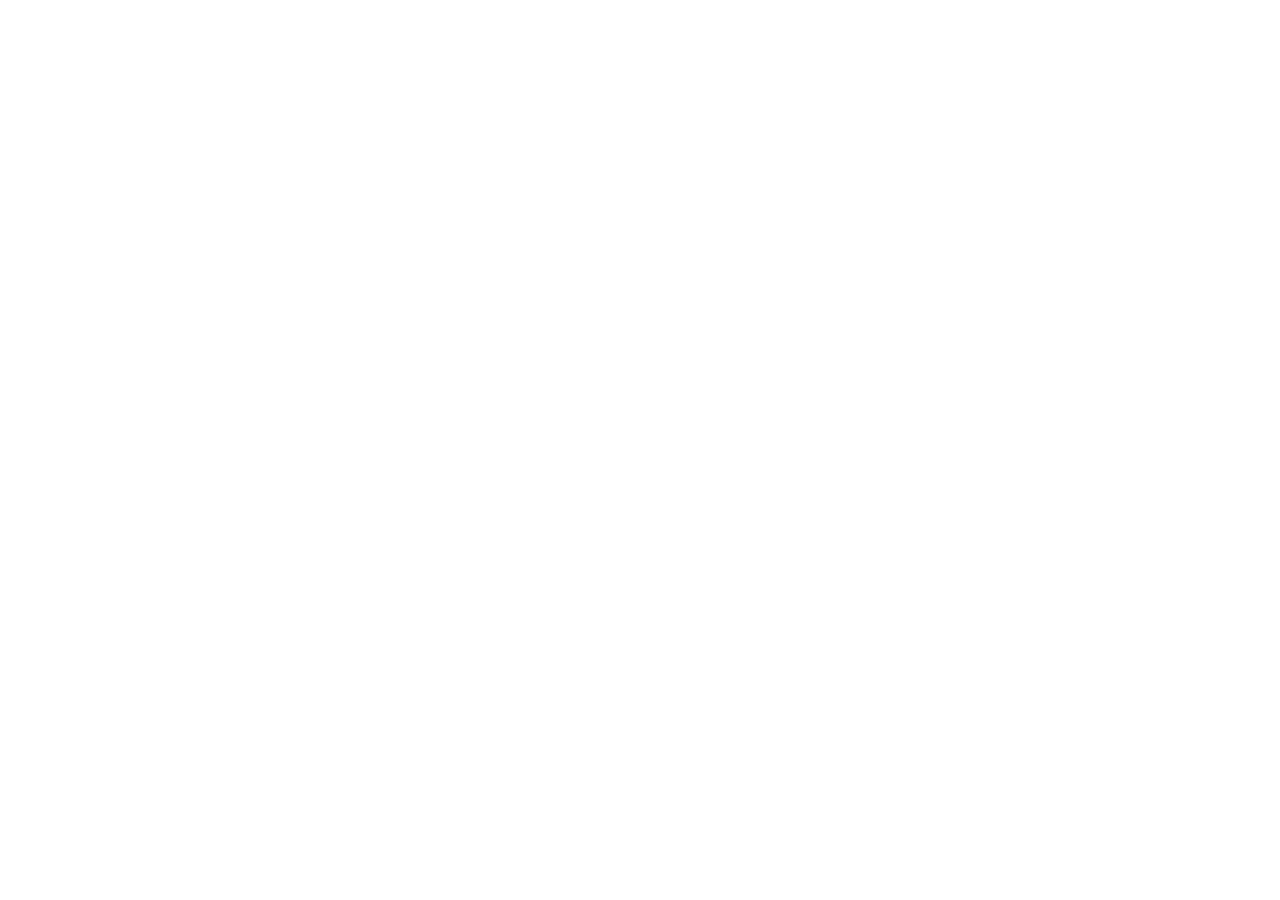
==== server/scriptfiles/cef/railway/index.html @ fb5eecf3 "Браузерный интерфейс на omp-cef (карточка машины, пассажиры, тосты) Игроки с клиентской частью плаги" ====
<!DOCTYPE html>
<html lang="en">
<head>
<meta charset="utf-8">
<title>Railway</title>
<link rel="stylesheet" href="css/app.css">
</head>
<body>
<div class="scrim" id="scrim"></div>

<div class="sheet" id="sheet">
  <div class="sheet-head">
    <div class="sheet-title" id="title"></div>
    <div class="sheet-sub" id="subtitle"></div>
  </div>
  <div class="card">
    <div class="rows" id="rows"></div>
  </div>
  <div class="actions" id="actions"></div>
</div>

<script src="js/bridge.js"></script>
<script src="js/ui.js"></script>
</body>
</html>
---- server/scriptfiles/cef/railway/css/app.css ----
/* Railway UI - iOS-like surfaces: soft, rounded, quiet. No hard borders. */
:root {
  --sheet-w: 420px;
  --radius: 22px;
  --radius-sm: 14px;
  --radius-pill: 999px;

  --scrim: rgba(8, 9, 13, 0.42);
  --card: rgba(24, 27, 35, 0.72);
  --card-hi: rgba(255, 255, 255, 0.07);
  --row-hi: rgba(255, 255, 255, 0.05);
  --hair: rgba(255, 255, 255, 0.08);

  --text: #f4f5f7;
  --muted: rgba(233, 236, 243, 0.56);
  --faint: rgba(233, 236, 243, 0.34);

  --accent: #f5b04c;
  --ok: #34c759;
  --danger: #ff453a;

  --ease: cubic-bezier(0.32, 0.72, 0, 1);
  --spring: cubic-bezier(0.34, 1.4, 0.64, 1);
  --dur: 380ms;
}

* { box-sizing: border-box; margin: 0; padding: 0; }

html, body {
  height: 100%;
  overflow: hidden;
  background: transparent;
  font-family: -apple-system, "SF Pro Text", "Segoe UI", Roboto, "Helvetica Neue", Arial, sans-serif;
  color: var(--text);
  -webkit-font-smoothing: antialiased;
  letter-spacing: -0.01em;
  user-select: none;
  cursor: default;
}

/* ---------------------------------------------------------------- scrim */
.scrim {
  position: fixed;
  inset: 0;
  background: var(--scrim);
  opacity: 0;
  transition: opacity var(--dur) var(--ease);
}
.scrim.on { opacity: 1; }

/* ---------------------------------------------------------------- sheet */
.sheet {
  position: fixed;
  left: 50%;
  top: 50%;
  width: var(--sheet-w);
  transform: translate(-50%, -46%) scale(0.94);
  opacity: 0;
  transition: opacity var(--dur) var(--ease), transform var(--dur) var(--ease);
  will-change: transform, opacity;
}
.sheet.on {
  opacity: 1;
  transform: translate(-50%, -50%) scale(1);
  transition: opacity var(--dur) var(--ease), transform 420ms var(--spring);
}

.sheet-head { padding: 0 6px 14px; text-align: center; }
.sheet-title { font-size: 19px; font-weight: 600; letter-spacing: -0.02em; }
.sheet-sub {
  margin-top: 4px;
  font-size: 12.5px;
  font-weight: 500;
  color: var(--muted);
  text-transform: uppercase;
  letter-spacing: 0.06em;
}

/* ---------------------------------------------------------------- card */
.card {
  background: var(--card);
  backdrop-filter: blur(22px) saturate(180%);
  -webkit-backdrop-filter: blur(22px) saturate(180%);
  border-radius: var(--radius);
  box-shadow:
    0 1px 0 0 var(--card-hi) inset,
    0 24px 60px -20px rgba(0, 0, 0, 0.75),
    0 2px 10px -4px rgba(0, 0, 0, 0.5);
  overflow: hidden;
}

/* ---------------------------------------------------------------- rows */
.rows { padding: 4px 0; }

.row {
  display: flex;
  align-items: center;
  gap: 12px;
  padding: 12px 16px;
  min-height: 48px;
  cursor: pointer;
  position: relative;
  opacity: 0;
  transform: translateY(8px);
  animation: row-in 420ms var(--ease) forwards;
  animation-delay: calc(var(--i) * 42ms);
  transition: background 140ms linear;
}
.row:hover { background: var(--row-hi); }
.row:active { background: rgba(255, 255, 255, 0.09); }
.row + .row::before {
  content: "";
  position: absolute;
  left: 16px;
  right: 16px;
  top: 0;
  height: 1px;
  background: var(--hair);
}
.row:active::before, .row:hover::before, .row:hover + .row::before { opacity: 0; }

@keyframes row-in {
  to { opacity: 1; transform: translateY(0); }
}

.row-ico {
  width: 28px;
  height: 28px;
  flex: 0 0 28px;
  display: grid;
  place-items: center;
  border-radius: 8px;
  background: rgba(255, 255, 255, 0.08);
  color: var(--accent);
}
.row-ico svg { width: 16px; height: 16px; }

.row-body { flex: 1; min-width: 0; }
.row-label {
  font-size: 14.5px;
  font-weight: 500;
  white-space: nowrap;
  overflow: hidden;
  text-overflow: ellipsis;
}
.row-note {
  margin-top: 2px;
  font-size: 11.5px;
  color: var(--faint);
  white-space: nowrap;
  overflow: hidden;
  text-overflow: ellipsis;
}
.row-value {
  font-size: 13px;
  color: var(--muted);
  font-variant-numeric: tabular-nums;
  white-space: nowrap;
}
.row-value.state-on { color: var(--ok); }
.row-value.state-off { color: var(--faint); }
.row-chev { color: var(--faint); display: grid; place-items: center; }
.row-chev svg { width: 12px; height: 12px; }

/* ---------------------------------------------------------------- actions */
.actions {
  margin-top: 12px;
  display: flex;
  gap: 10px;
  opacity: 0;
  transform: translateY(8px);
  animation: row-in 420ms var(--ease) 180ms forwards;
}
.btn {
  flex: 1;
  height: 46px;
  border-radius: var(--radius-pill);
  border: 0;
  font: inherit;
  font-size: 14.5px;
  font-weight: 600;
  letter-spacing: -0.01em;
  color: var(--text);
  background: var(--card);
  backdrop-filter: blur(22px) saturate(180%);
  -webkit-backdrop-filter: blur(22px) saturate(180%);
  box-shadow: 0 1px 0 0 var(--card-hi) inset, 0 12px 30px -14px rgba(0, 0, 0, 0.7);
  cursor: pointer;
  transition: transform 160ms var(--ease), opacity 160ms linear, background 140ms linear;
}
.btn:hover { background: rgba(38, 42, 52, 0.8); }
.btn:active { transform: scale(0.97); }
.btn.primary { background: var(--accent); color: #1a1206; box-shadow: 0 10px 26px -12px rgba(245, 176, 76, 0.8); }
.btn.primary:hover { background: #ffc165; }
.btn.danger { color: var(--danger); }
.btn:disabled { opacity: 0.4; cursor: default; }

/* ---------------------------------------------------------------- toasts */
.toasts {
  position: fixed;
  left: 50%;
  bottom: 96px;
  transform: translateX(-50%);
  display: flex;
  flex-direction: column-reverse;
  align-items: center;
  gap: 8px;
  width: max-content;
  max-width: 460px;
}
.toast {
  display: flex;
  align-items: center;
  gap: 10px;
  padding: 11px 18px;
  border-radius: var(--radius-pill);
  background: rgba(24, 27, 35, 0.78);
  backdrop-filter: blur(20px) saturate(180%);
  -webkit-backdrop-filter: blur(20px) saturate(180%);
  box-shadow: 0 1px 0 0 var(--card-hi) inset, 0 14px 40px -16px rgba(0, 0, 0, 0.8);
  font-size: 13.5px;
  font-weight: 500;
  line-height: 1.25;
  white-space: nowrap;
  animation: toast-in 460ms var(--spring) forwards;
}
.toast.out { animation: toast-out 260ms var(--ease) forwards; }
.toast .dot {
  width: 7px;
  height: 7px;
  border-radius: 50%;
  flex: 0 0 7px;
  background: var(--accent);
}
.toast.ok .dot { background: var(--ok); }
.toast.err .dot { background: var(--danger); }

@keyframes toast-in {
  from { opacity: 0; transform: translateY(18px) scale(0.94); }
  to { opacity: 1; transform: translateY(0) scale(1); }
}
@keyframes toast-out {
  to { opacity: 0; transform: translateY(-8px) scale(0.97); }
}

/* ---------------------------------------------------------------- empty */
.empty { padding: 28px 16px; text-align: center; color: var(--faint); font-size: 13px; }
.hidden { display: none; }
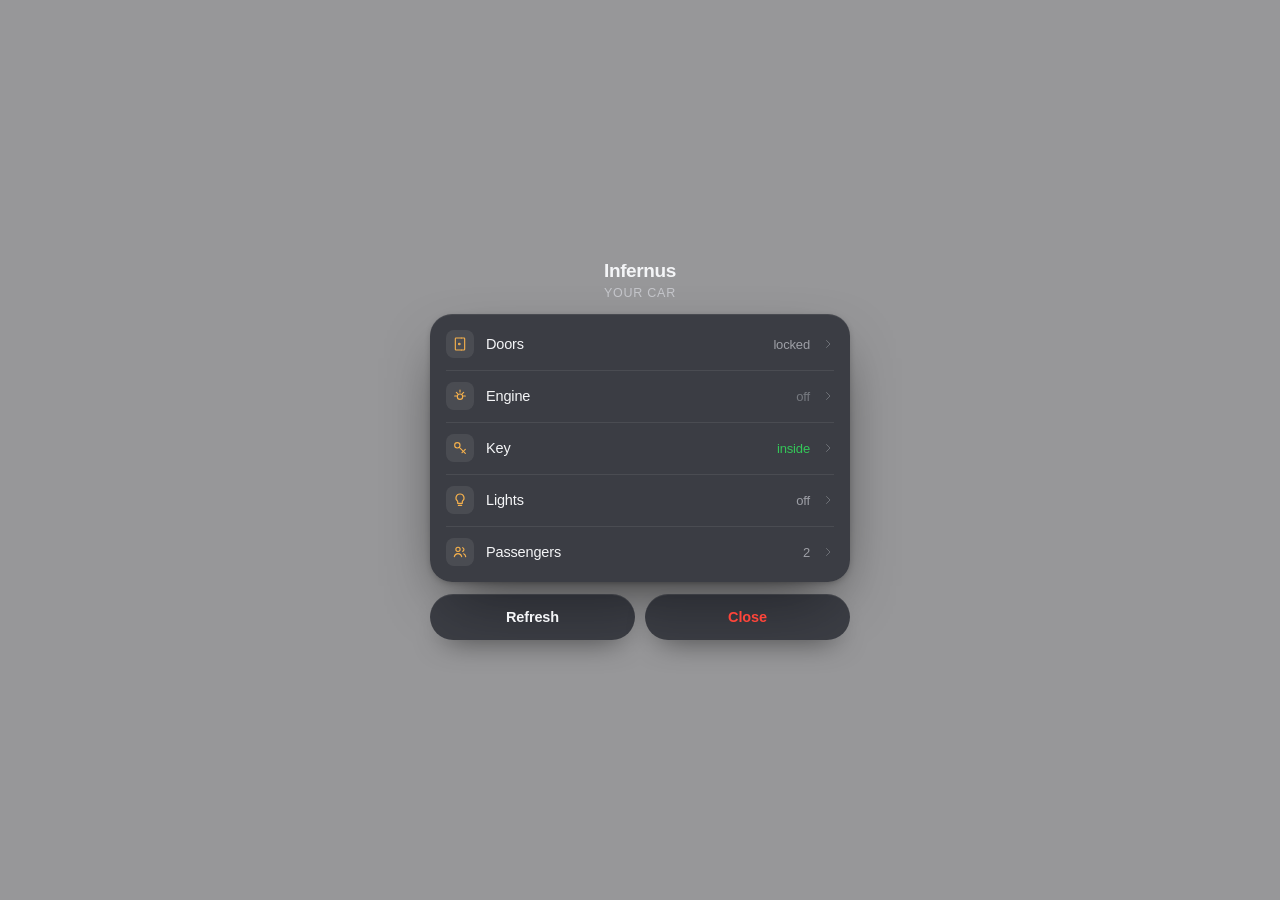
==== commit c6d67044: "Инвентарь в браузере: сетка, карточка вещи по правой кнопке Инвентарь был чистой тексдрав-сеткой — с" ====
--- a/server/scriptfiles/cef/railway/index.html
+++ b/server/scriptfiles/cef/railway/index.html
@@ -21,5 +21,6 @@
 
 <script src="js/bridge.js"></script>
 <script src="js/ui.js"></script>
+<script src="js/inventory.js"></script>
 </body>
 </html>
--- a/server/scriptfiles/cef/railway/css/app.css
+++ b/server/scriptfiles/cef/railway/css/app.css
@@ -246,3 +246,113 @@
 /* ---------------------------------------------------------------- empty */
 .empty { padding: 28px 16px; text-align: center; color: var(--faint); font-size: 13px; }
 .hidden { display: none; }
+
+
+/* --------------------------------- HUD --------------------------------- */
+/* Прозрачный минимализм: ничего лишнего, тёмное стекло поверх картинки.   */
+html, body { background: transparent; }
+.hud-body { background: transparent; overflow: hidden; }
+.hud { position: fixed; inset: 0; pointer-events: none; user-select: none; font: 400 13px/1.35 "Segoe UI", Roboto, sans-serif;
+       color: #F2F4F8; text-shadow: 0 1px 2px rgba(0,0,0,.55); transition: opacity .18s ease; }
+.hud.off { opacity: 0; }
+/* Курсор включается только по /mouse: тогда можно нажать карточку. */
+.hud.mouse { pointer-events: auto; }
+.hud.mouse .hint { cursor: default; }
+
+.hints { position: absolute; right: 26px; bottom: 30px; display: flex; flex-direction: column;
+         gap: 6px; align-items: flex-end; }
+.hint { display: flex; align-items: center; gap: 8px; padding: 5px 10px;
+        background: rgba(10,14,20,.30); border-radius: 9px;
+        box-shadow: inset 0 0 0 1px rgba(255,255,255,.07); backdrop-filter: blur(2px); }
+.hint b { min-width: 22px; text-align: center; font-size: 11px; font-weight: 600; color: #F5B04C; }
+.hint span { font-size: 12px; color: rgba(242,244,248,.88); }
+
+.bonus { position: absolute; right: 26px; top: 24px; width: 300px; padding: 16px 18px 18px;
+         border-radius: 16px; background: rgba(14,18,26,.45);
+         box-shadow: inset 0 0 0 1px rgba(245,176,76,.30), 0 14px 34px rgba(0,0,0,.34);
+         backdrop-filter: blur(4px); pointer-events: auto; cursor: pointer;
+         transition: opacity .18s ease, transform .18s ease; }
+.bonus.off { opacity: 0; transform: translateY(-8px); pointer-events: none; }
+.bonus-head { display: flex; align-items: center; justify-content: space-between; gap: 10px; }
+.bonus-head-title { font-size: 13px; font-weight: 600; letter-spacing: .02em; color: #F5B04C; }
+.bonus-min { width: 24px; height: 24px; padding: 0; border: 0; border-radius: 8px; cursor: pointer;
+             font: 600 16px/22px sans-serif; color: rgba(242,244,248,.75); background: rgba(255,255,255,.08); }
+.bonus-min:hover { color: #FFFFFF; background: rgba(255,255,255,.16); }
+.bonus-body { margin-top: 12px; }
+.bonus.min .bonus-body { display: none; }
+.bonus-art { display: block; background: transparent; width: 100%; height: 92px; margin-bottom: 12px; border-radius: 12px;
+             object-fit: cover; box-shadow: inset 0 0 0 1px rgba(255,255,255,.08); }
+.bonus-title { font-size: 15px; font-weight: 600; color: #F5B04C; letter-spacing: .02em; }
+.bonus-text { margin: 7px 0 12px; font-size: 13px; line-height: 1.4; color: rgba(242,244,248,.84); }
+.bonus-go.done, .bonus-go:disabled { color: rgba(242,244,248,.55); background: rgba(255,255,255,.08);
+              cursor: default; filter: none; }
+.bonus-go { width: 100%; padding: 10px; border: 0; border-radius: 11px; cursor: pointer;
+            font: inherit; font-size: 14px; font-weight: 600; color: #16191F;
+            background: linear-gradient(180deg, #F7C77E, #E9A44A); }
+.bonus-close { position: absolute; right: 8px; top: 6px; width: 20px; height: 20px; padding: 0;
+               border: 0; border-radius: 50%; cursor: pointer; font: 600 14px/18px sans-serif;
+               color: rgba(242,244,248,.7); background: rgba(255,255,255,.08); }
+.bonus-close:hover { color: #FFFFFF; background: rgba(255,255,255,.16); }
+
+/* ------------------------------ авторизация ----------------------------- */
+.auth-body { background: transparent; overflow: hidden; }
+.auth { position: fixed; inset: 0; display: flex; align-items: center; justify-content: center;
+        font: 400 14px/1.45 "Segoe UI", Roboto, sans-serif; color: #F2F4F8; transition: opacity .2s ease; }
+.auth.off { opacity: 0; pointer-events: none; }
+.auth-card { width: 330px; padding: 26px 28px 20px; border-radius: 18px; text-align: center;
+             background: rgba(12,16,24,.55);
+             box-shadow: inset 0 0 0 1px rgba(245,176,76,.22), 0 24px 60px rgba(0,0,0,.45);
+             backdrop-filter: blur(6px); }
+.auth-mark { width: 46px; height: 46px; margin: 0 auto 12px; border-radius: 14px;
+             font: 600 17px/46px sans-serif; color: #16191F;
+             background: linear-gradient(180deg, #F7C77E, #E9A44A); }
+.auth-title { font-size: 19px; font-weight: 600; letter-spacing: .04em; }
+.auth-sub { margin-top: 3px; font-size: 12px; color: rgba(242,244,248,.62); }
+.auth-nick { margin: 16px 0 14px; padding: 7px 10px; border-radius: 10px; font-weight: 600;
+             color: #F5B04C; background: rgba(245,176,76,.10);
+             box-shadow: inset 0 0 0 1px rgba(245,176,76,.22); }
+.auth-field { display: block; margin-bottom: 10px; text-align: left; }
+.auth-field.off { display: none; }
+.auth-field span { display: block; margin-bottom: 4px; font-size: 11px; letter-spacing: .04em;
+                   color: rgba(242,244,248,.6); }
+.auth-field input { width: 100%; padding: 9px 11px; border: 0; border-radius: 10px;
+                    font: inherit; font-size: 13px; color: #F2F4F8; background: rgba(255,255,255,.07);
+                    box-shadow: inset 0 0 0 1px rgba(255,255,255,.10); outline: none; }
+.auth-field input:focus { box-shadow: inset 0 0 0 1px rgba(245,176,76,.55); }
+.auth-note { min-height: 16px; margin-bottom: 8px; font-size: 12px; color: rgba(242,244,248,.72); }
+.auth-note.bad { color: #FF9B9B; }
+.auth-go { width: 100%; padding: 10px; border: 0; border-radius: 11px; cursor: pointer;
+           font: 600 14px/1 sans-serif; color: #16191F;
+           background: linear-gradient(180deg, #F7C77E, #E9A44A); }
+.auth-go:hover { filter: brightness(1.06); }
+.auth-help { display: flex; justify-content: space-between; align-items: center; gap: 8px;
+             margin-top: 12px; font-size: 12px; color: rgba(242,244,248,.6); }
+.auth-link { border: 0; background: none; cursor: pointer; padding: 0; font: inherit;
+             color: #F5B04C; text-decoration: underline; }
+.auth-foot { margin-top: 12px; font-size: 10px; line-height: 1.4; color: rgba(242,244,248,.4); }
+/* ------------------------------- меню F3 -------------------------------- */
+.menu-body { background: transparent; overflow: hidden; }
+.menu { position: fixed; inset: 0; display: flex; font: 400 14px/1.45 "Segoe UI", Roboto, sans-serif;
+        color: #F2F4F8; background: transparent; transition: opacity .18s ease; }
+.menu-tab.danger { color: #FFD9D9; background: rgba(160,44,48,.42);
+                   box-shadow: inset 0 0 0 1px rgba(255,140,140,.30); }
+.menu-tab.danger:hover { color: #FFFFFF; background: rgba(180,54,58,.60); }
+.menu.off { opacity: 0; pointer-events: none; }
+.menu-logo { position: absolute; background: transparent; left: 40px; top: 32px; width: 260px; height: auto;
+             filter: drop-shadow(0 8px 22px rgba(0,0,0,.45)); }
+.menu-sheet { margin: 150px 0 0 40px; width: 520px; }
+.menu-title { font-size: 26px; font-weight: 600; letter-spacing: .04em; }
+.menu-sub { margin-top: 4px; font-size: 13px; color: rgba(242,244,248,.62); }
+.menu-tabs { display: flex; gap: 8px; margin: 18px 0 14px; }
+.menu-tab { padding: 9px 16px; border: 0; border-radius: 11px; cursor: pointer; font: inherit; font-size: 13px;
+            color: rgba(242,244,248,.86); background: rgba(255,255,255,.07);
+            box-shadow: inset 0 0 0 1px rgba(255,255,255,.10); }
+.menu-tab:hover { color: #FFFFFF; background: rgba(255,255,255,.13); }
+.menu-rows { display: flex; flex-direction: column; gap: 6px; max-height: 46vh; overflow-y: auto; }
+.menu-row { text-align: left; padding: 11px 14px; border: 0; border-radius: 11px; cursor: pointer;
+            font: inherit; font-size: 13px; color: rgba(242,244,248,.90);
+            background: rgba(255,255,255,.05); box-shadow: inset 0 0 0 1px rgba(255,255,255,.07); }
+.menu-row:hover { background: rgba(255,255,255,.10); }
+.menu-row.on { color: #F5B04C; box-shadow: inset 0 0 0 1px rgba(245,176,76,.35); background: rgba(245,176,76,.10); }
+.menu-row.gold { color: #16191F; font-weight: 600; background: linear-gradient(180deg, #F7C77E, #E9A44A); }
+.menu-empty { padding: 10px 4px; font-size: 12px; color: rgba(242,244,248,.5); }
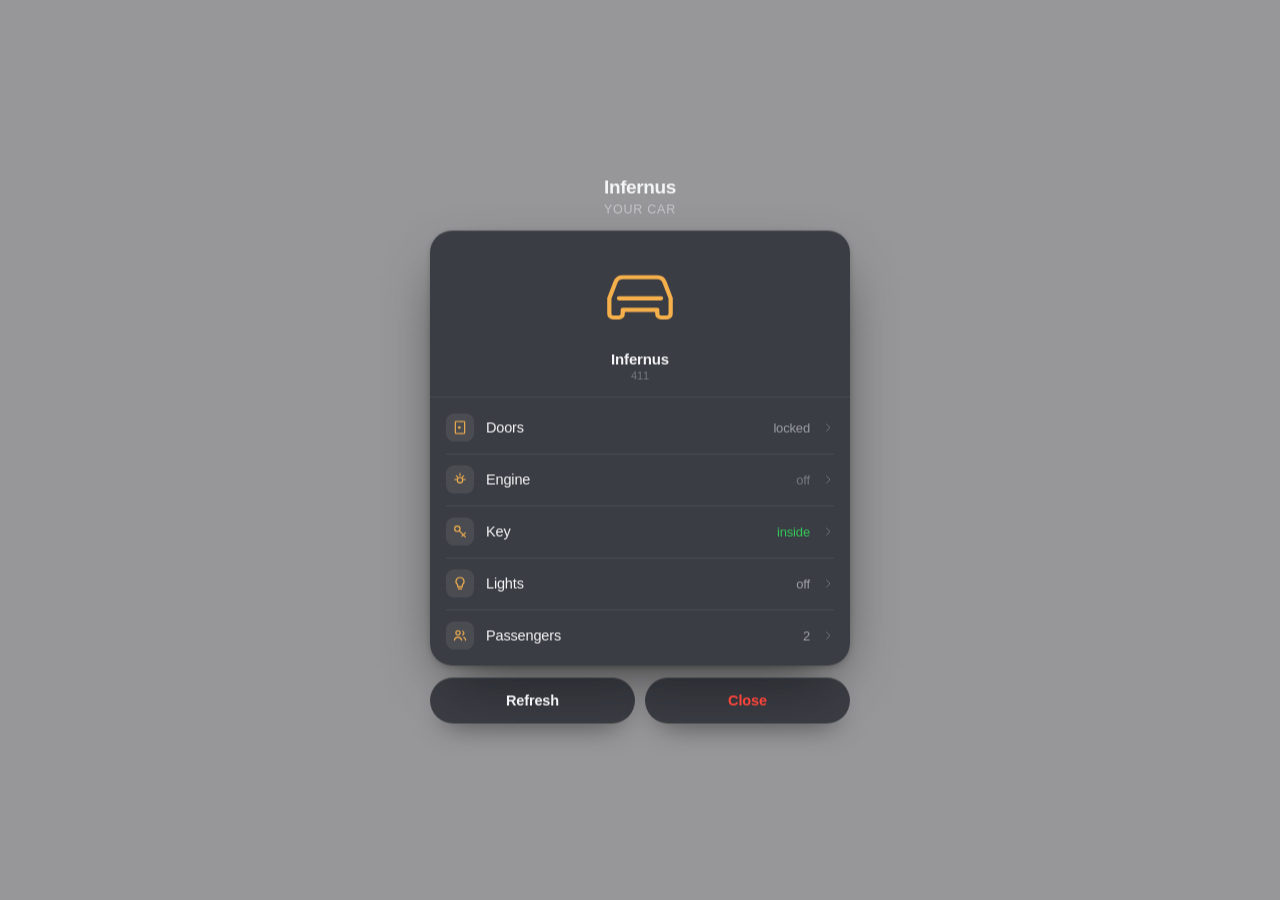
==== commit f0ab9491: "Превью машины в карточке рисует страница Раньше над панелью висел отдельный тексдрав с моделью: Play" ====
--- a/server/scriptfiles/cef/railway/index.html
+++ b/server/scriptfiles/cef/railway/index.html
@@ -14,6 +14,7 @@
     <div class="sheet-sub" id="subtitle"></div>
   </div>
   <div class="card">
+    <div class="preview" id="preview"></div>
     <div class="rows" id="rows"></div>
   </div>
   <div class="actions" id="actions"></div>
--- a/server/scriptfiles/cef/railway/css/app.css
+++ b/server/scriptfiles/cef/railway/css/app.css
@@ -88,6 +88,15 @@
     0 2px 10px -4px rgba(0, 0, 0, 0.5);
   overflow: hidden;
 }
+
+/* -------------------------------------------------------------- preview */
+.preview { display: none; padding: 18px 16px 16px; text-align: center;
+  box-shadow: inset 0 -1px 0 0 var(--hair); }
+.preview.on { display: block; }
+.preview-art { width: 92px; margin: 0 auto; color: var(--accent); }
+.preview-art svg { width: 100%; height: auto; stroke-width: 1.1; }
+.preview-name { margin-top: 6px; font-size: 15px; font-weight: 600; letter-spacing: -0.01em; }
+.preview-model { margin-top: 2px; font-size: 11px; color: var(--faint); font-variant-numeric: tabular-nums; }
 
 /* ---------------------------------------------------------------- rows */
 .rows { padding: 4px 0; }
@@ -273,6 +282,33 @@
          backdrop-filter: blur(4px); pointer-events: auto; cursor: pointer;
          transition: opacity .18s ease, transform .18s ease; }
 .bonus.off { opacity: 0; transform: translateY(-8px); pointer-events: none; }
+.ground { position: absolute; left: 50%; top: 58%; transform: translate(-50%, 8px);
+  min-width: 190px; max-width: 380px; padding: 9px 14px 10px; text-align: center;
+  border-radius: 10px; background: rgba(14,17,23,.74);
+  box-shadow: inset 0 0 0 1px rgba(245,176,76,.30), 0 8px 26px rgba(0,0,0,.42);
+  color: #F2F4F8; font-size: 13px; line-height: 1.42;
+  opacity: 0; transition: opacity .16s ease, transform .16s ease; pointer-events: none; }
+.ground.on { opacity: 1; transform: translate(-50%, 0); }
+.ground b { display: block; font-size: 14px; font-weight: 600; color: #F5B04C; }
+.ground small { font-size: 11px; color: rgba(242,244,248,.62); }
+.speedo { position: absolute; right: 26px; bottom: 26px; width: 188px; padding: 12px 14px 10px;
+          border-radius: 14px; background: rgba(14,18,26,.45);
+          box-shadow: inset 0 0 0 1px rgba(255,255,255,.10), 0 12px 28px rgba(0,0,0,.30);
+          backdrop-filter: blur(4px); opacity: 0; transform: translateY(8px);
+          transition: opacity .18s ease, transform .18s ease; pointer-events: none; }
+.speedo.on { opacity: 1; transform: none; }
+.speedo-name { font-size: 12px; color: rgba(242,244,248,.72); white-space: nowrap; overflow: hidden;
+               text-overflow: ellipsis; }
+.speedo-value { display: flex; align-items: baseline; gap: 6px; }
+.speedo-value #speedoNum { font-size: 42px; font-weight: 600; letter-spacing: .02em; color: #F5B04C; }
+.speedo-unit { font-size: 12px; color: rgba(242,244,248,.62); }
+.speedo-gear { position: absolute; right: 16px; top: 34px; font-size: 24px; font-weight: 600;
+               color: rgba(242,244,248,.9); }
+.speedo-flags { margin-top: 4px; font-size: 11px; color: rgba(242,244,248,.62); }
+.speedo-rpm { margin-top: 8px; height: 3px; border-radius: 3px; background: rgba(255,255,255,.12); }
+.speedo-rpm-fill { width: 1%; height: 100%; border-radius: 3px; background: #F5B04C;
+                   transition: width .12s linear; }
+
 .bonus-head { display: flex; align-items: center; justify-content: space-between; gap: 10px; }
 .bonus-head-title { font-size: 13px; font-weight: 600; letter-spacing: .02em; color: #F5B04C; }
 .bonus-min { width: 24px; height: 24px; padding: 0; border: 0; border-radius: 8px; cursor: pointer;
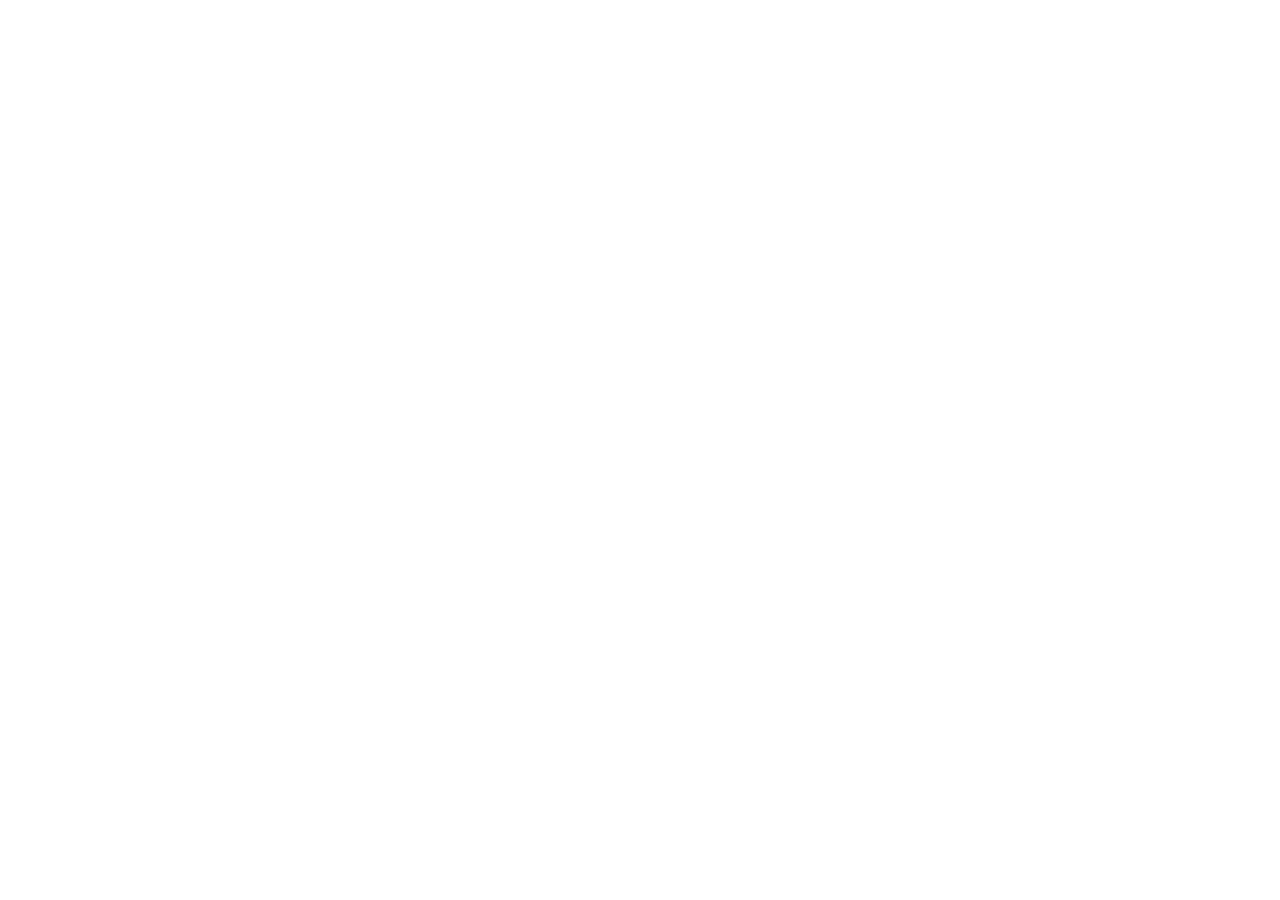
==== commit acb15836: "Цифры по клику: цена, ставка и сумма спрашиваются в браузере Команды в чате остались, но там, где де" ====
--- a/server/scriptfiles/cef/railway/index.html
+++ b/server/scriptfiles/cef/railway/index.html
@@ -23,5 +23,6 @@
 <script src="js/bridge.js"></script>
 <script src="js/ui.js"></script>
 <script src="js/inventory.js"></script>
+<script src="js/input.js"></script>
 </body>
 </html>
--- a/server/scriptfiles/cef/railway/css/app.css
+++ b/server/scriptfiles/cef/railway/css/app.css
@@ -276,12 +276,31 @@
 .hint b { min-width: 22px; text-align: center; font-size: 11px; font-weight: 600; color: #F5B04C; }
 .hint span { font-size: 12px; color: rgba(242,244,248,.88); }
 
-.bonus { position: absolute; right: 26px; top: 24px; width: 300px; padding: 16px 18px 18px;
-         border-radius: 16px; background: rgba(14,18,26,.45);
-         box-shadow: inset 0 0 0 1px rgba(245,176,76,.30), 0 14px 34px rgba(0,0,0,.34);
-         backdrop-filter: blur(4px); pointer-events: auto; cursor: pointer;
-         transition: opacity .18s ease, transform .18s ease; }
-.bonus.off { opacity: 0; transform: translateY(-8px); pointer-events: none; }
+/* Предпросмотр в обычном браузере (?fake=1): подложка вместо картинки игры.
+   В игре body этого класса не получает, фон остаётся прозрачным. */
+body.fake { background: #16191f radial-gradient(circle at 22% 96%, #2a2f38 0, #16191f 42%) no-repeat; }
+
+/* Кошелёк: приставлен к правому краю штатного радара, не перекрывая его.
+   Позиция в процентах — радар тоже масштабируется вместе с разрешением. */
+.wallet { position: absolute; left: 21%; bottom: 7%; min-width: 148px; padding: 9px 12px 10px;
+          border-radius: 12px; background: rgba(14,18,26,.42);
+          box-shadow: inset 0 0 0 1px rgba(255,255,255,.10), 0 10px 24px rgba(0,0,0,.28);
+          backdrop-filter: blur(4px); opacity: 0; transform: translateX(-6px);
+          transition: opacity .18s ease, transform .18s ease; pointer-events: none; }
+.wallet.on { opacity: 1; transform: none; }
+.wallet-row { display: flex; align-items: baseline; justify-content: space-between; gap: 14px; }
+.wallet-row + .wallet-row { margin-top: 3px; }
+.wallet-label { font-size: 11px; letter-spacing: .04em; text-transform: uppercase;
+                color: rgba(242,244,248,.62); }
+.wallet-sum { font-size: 13px; font-weight: 600; color: #F5B04C;
+              font-variant-numeric: tabular-nums; }
+.wallet-sum::after { content: ' $'; font-size: 11px; font-weight: 400;
+                     color: rgba(242,244,248,.55); }
+.wallet-clock { margin-top: 6px; padding-top: 6px;
+                box-shadow: inset 0 1px 0 0 rgba(255,255,255,.10); }
+.wallet-time { font-size: 13px; font-weight: 600; color: rgba(242,244,248,.92);
+               font-variant-numeric: tabular-nums; }
+
 .ground { position: absolute; left: 50%; top: 58%; transform: translate(-50%, 8px);
   min-width: 190px; max-width: 380px; padding: 9px 14px 10px; text-align: center;
   border-radius: 10px; background: rgba(14,17,23,.74);
@@ -309,26 +328,6 @@
 .speedo-rpm-fill { width: 1%; height: 100%; border-radius: 3px; background: #F5B04C;
                    transition: width .12s linear; }
 
-.bonus-head { display: flex; align-items: center; justify-content: space-between; gap: 10px; }
-.bonus-head-title { font-size: 13px; font-weight: 600; letter-spacing: .02em; color: #F5B04C; }
-.bonus-min { width: 24px; height: 24px; padding: 0; border: 0; border-radius: 8px; cursor: pointer;
-             font: 600 16px/22px sans-serif; color: rgba(242,244,248,.75); background: rgba(255,255,255,.08); }
-.bonus-min:hover { color: #FFFFFF; background: rgba(255,255,255,.16); }
-.bonus-body { margin-top: 12px; }
-.bonus.min .bonus-body { display: none; }
-.bonus-art { display: block; background: transparent; width: 100%; height: 92px; margin-bottom: 12px; border-radius: 12px;
-             object-fit: cover; box-shadow: inset 0 0 0 1px rgba(255,255,255,.08); }
-.bonus-title { font-size: 15px; font-weight: 600; color: #F5B04C; letter-spacing: .02em; }
-.bonus-text { margin: 7px 0 12px; font-size: 13px; line-height: 1.4; color: rgba(242,244,248,.84); }
-.bonus-go.done, .bonus-go:disabled { color: rgba(242,244,248,.55); background: rgba(255,255,255,.08);
-              cursor: default; filter: none; }
-.bonus-go { width: 100%; padding: 10px; border: 0; border-radius: 11px; cursor: pointer;
-            font: inherit; font-size: 14px; font-weight: 600; color: #16191F;
-            background: linear-gradient(180deg, #F7C77E, #E9A44A); }
-.bonus-close { position: absolute; right: 8px; top: 6px; width: 20px; height: 20px; padding: 0;
-               border: 0; border-radius: 50%; cursor: pointer; font: 600 14px/18px sans-serif;
-               color: rgba(242,244,248,.7); background: rgba(255,255,255,.08); }
-.bonus-close:hover { color: #FFFFFF; background: rgba(255,255,255,.16); }
 
 /* ------------------------------ авторизация ----------------------------- */
 .auth-body { background: transparent; overflow: hidden; }
@@ -366,29 +365,3 @@
 .auth-link { border: 0; background: none; cursor: pointer; padding: 0; font: inherit;
              color: #F5B04C; text-decoration: underline; }
 .auth-foot { margin-top: 12px; font-size: 10px; line-height: 1.4; color: rgba(242,244,248,.4); }
-/* ------------------------------- меню F3 -------------------------------- */
-.menu-body { background: transparent; overflow: hidden; }
-.menu { position: fixed; inset: 0; display: flex; font: 400 14px/1.45 "Segoe UI", Roboto, sans-serif;
-        color: #F2F4F8; background: transparent; transition: opacity .18s ease; }
-.menu-tab.danger { color: #FFD9D9; background: rgba(160,44,48,.42);
-                   box-shadow: inset 0 0 0 1px rgba(255,140,140,.30); }
-.menu-tab.danger:hover { color: #FFFFFF; background: rgba(180,54,58,.60); }
-.menu.off { opacity: 0; pointer-events: none; }
-.menu-logo { position: absolute; background: transparent; left: 40px; top: 32px; width: 260px; height: auto;
-             filter: drop-shadow(0 8px 22px rgba(0,0,0,.45)); }
-.menu-sheet { margin: 150px 0 0 40px; width: 520px; }
-.menu-title { font-size: 26px; font-weight: 600; letter-spacing: .04em; }
-.menu-sub { margin-top: 4px; font-size: 13px; color: rgba(242,244,248,.62); }
-.menu-tabs { display: flex; gap: 8px; margin: 18px 0 14px; }
-.menu-tab { padding: 9px 16px; border: 0; border-radius: 11px; cursor: pointer; font: inherit; font-size: 13px;
-            color: rgba(242,244,248,.86); background: rgba(255,255,255,.07);
-            box-shadow: inset 0 0 0 1px rgba(255,255,255,.10); }
-.menu-tab:hover { color: #FFFFFF; background: rgba(255,255,255,.13); }
-.menu-rows { display: flex; flex-direction: column; gap: 6px; max-height: 46vh; overflow-y: auto; }
-.menu-row { text-align: left; padding: 11px 14px; border: 0; border-radius: 11px; cursor: pointer;
-            font: inherit; font-size: 13px; color: rgba(242,244,248,.90);
-            background: rgba(255,255,255,.05); box-shadow: inset 0 0 0 1px rgba(255,255,255,.07); }
-.menu-row:hover { background: rgba(255,255,255,.10); }
-.menu-row.on { color: #F5B04C; box-shadow: inset 0 0 0 1px rgba(245,176,76,.35); background: rgba(245,176,76,.10); }
-.menu-row.gold { color: #16191F; font-weight: 600; background: linear-gradient(180deg, #F7C77E, #E9A44A); }
-.menu-empty { padding: 10px 4px; font-size: 12px; color: rgba(242,244,248,.5); }
